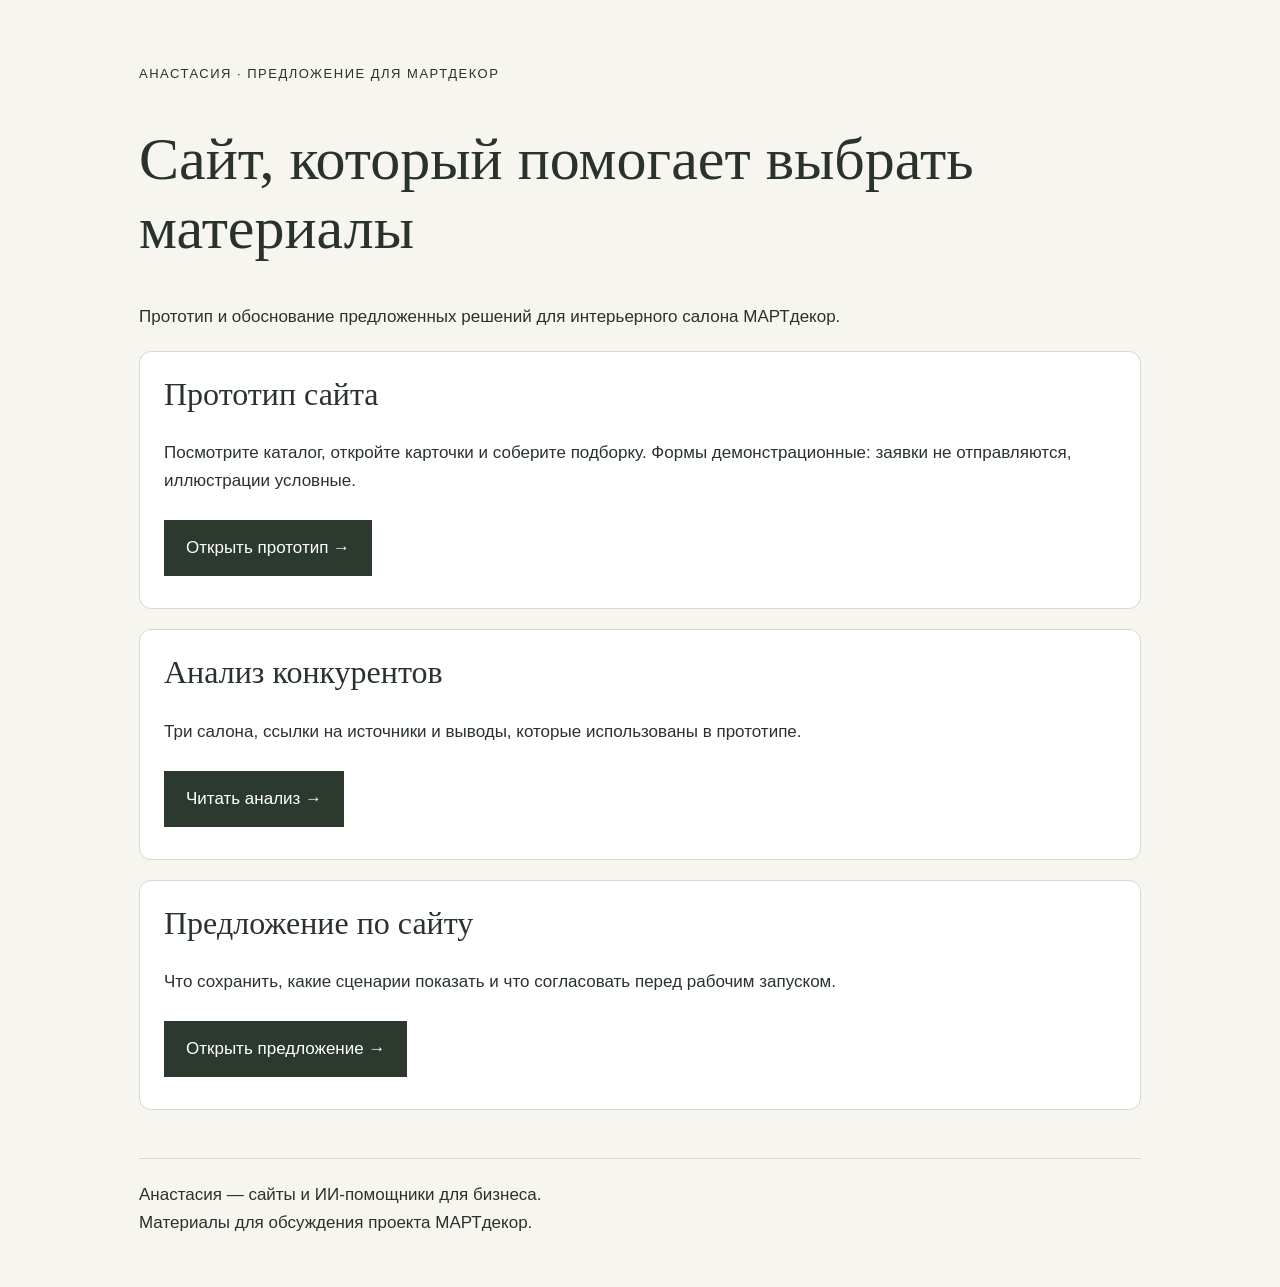
==== index.html @ 8960d3ae "Publish MARTdecor prototype and competitor analysis" ====
<!doctype html><html lang="ru"><head><meta charset="utf-8"><meta name="viewport" content="width=device-width,initial-scale=1"><meta name="robots" content="noindex,nofollow"><title>МАРТдекор — материалы для обсуждения</title><style>body{margin:0;background:#f7f5ef;color:#29332b;font:17px/1.65 Arial,sans-serif}main{max-width:1050px;margin:auto;padding:50px 24px}h1,h2{font-family:Georgia,serif;font-weight:400;line-height:1.15}h1{font-size:clamp(34px,6vw,60px)}h2{font-size:32px;margin-top:48px}a{color:#354b39;text-underline-offset:4px}nav{display:flex;gap:24px;flex-wrap:wrap}.muted{color:#62675e}.card{padding:24px;border:1px solid #d8d8cb;border-radius:12px;margin:20px 0;background:#fff}.tag{font-size:13px;letter-spacing:1.5px;text-transform:uppercase}.button{display:inline-block;background:#2c392f;color:#fff;padding:14px 22px;text-decoration:none;margin:8px 12px 8px 0}footer{border-top:1px solid #d8d8cb;margin-top:48px;padding-top:22px}li{margin:10px 0}*{box-sizing:border-box}</style></head><body><main><p class="tag">Анастасия · предложение для МАРТдекор</p><h1>Сайт, который помогает выбрать материалы</h1><p>Прототип и обоснование предложенных решений для интерьерного салона МАРТдекор.</p><section class="card"><h2 style="margin-top:0">Прототип сайта</h2><p>Посмотрите каталог, откройте карточки и соберите подборку. Формы демонстрационные: заявки не отправляются, иллюстрации условные.</p><a class="button" href="martdecor/">Открыть прототип →</a></section><section class="card"><h2 style="margin-top:0">Анализ конкурентов</h2><p>Три салона, ссылки на источники и выводы, которые использованы в прототипе.</p><a class="button" href="martdecor/analysis/">Читать анализ →</a></section><section class="card"><h2 style="margin-top:0">Предложение по сайту</h2><p>Что сохранить, какие сценарии показать и что согласовать перед рабочим запуском.</p><a class="button" href="martdecor/kp/">Открыть предложение →</a></section><footer>Анастасия — сайты и ИИ-помощники для бизнеса.<br>Материалы для обсуждения проекта МАРТдекор.</footer></main></body></html>
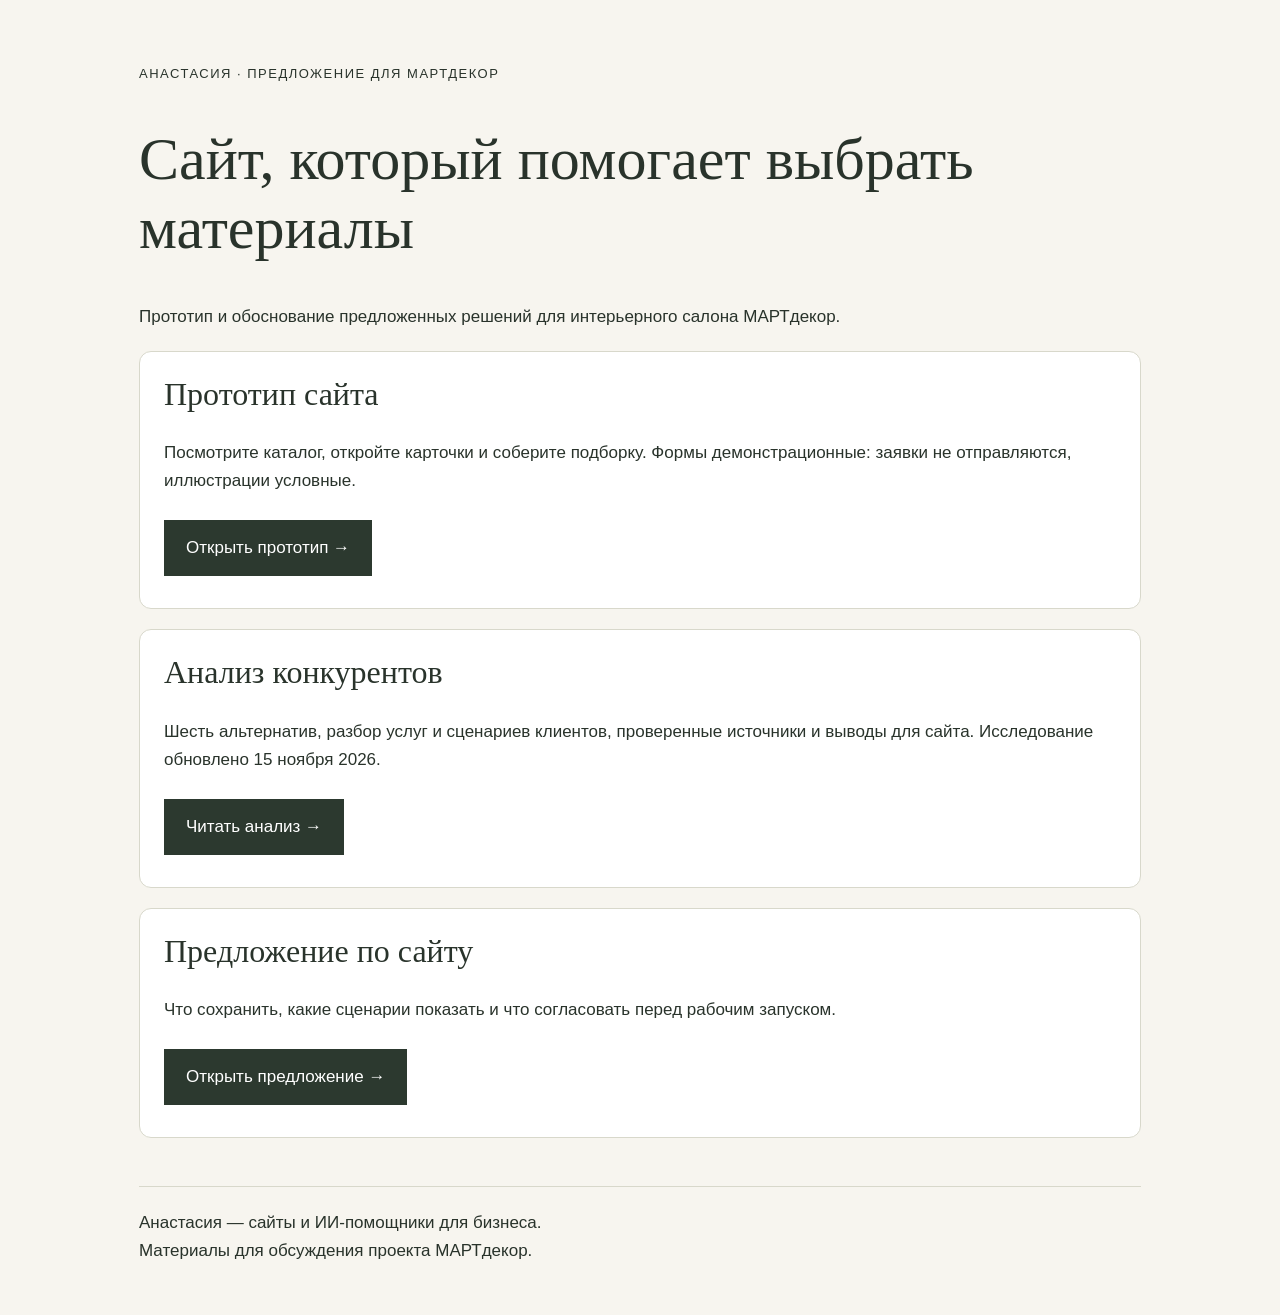
==== commit bc71a67e: "Expand MARTdecor research, proposal and prototype with verified services" ====
--- a/index.html
+++ b/index.html
@@ -1 +1 @@
-<!doctype html><html lang="ru"><head><meta charset="utf-8"><meta name="viewport" content="width=device-width,initial-scale=1"><meta name="robots" content="noindex,nofollow"><title>МАРТдекор — материалы для обсуждения</title><style>body{margin:0;background:#f7f5ef;color:#29332b;font:17px/1.65 Arial,sans-serif}main{max-width:1050px;margin:auto;padding:50px 24px}h1,h2{font-family:Georgia,serif;font-weight:400;line-height:1.15}h1{font-size:clamp(34px,6vw,60px)}h2{font-size:32px;margin-top:48px}a{color:#354b39;text-underline-offset:4px}nav{display:flex;gap:24px;flex-wrap:wrap}.muted{color:#62675e}.card{padding:24px;border:1px solid #d8d8cb;border-radius:12px;margin:20px 0;background:#fff}.tag{font-size:13px;letter-spacing:1.5px;text-transform:uppercase}.button{display:inline-block;background:#2c392f;color:#fff;padding:14px 22px;text-decoration:none;margin:8px 12px 8px 0}footer{border-top:1px solid #d8d8cb;margin-top:48px;padding-top:22px}li{margin:10px 0}*{box-sizing:border-box}</style></head><body><main><p class="tag">Анастасия · предложение для МАРТдекор</p><h1>Сайт, который помогает выбрать материалы</h1><p>Прототип и обоснование предложенных решений для интерьерного салона МАРТдекор.</p><section class="card"><h2 style="margin-top:0">Прототип сайта</h2><p>Посмотрите каталог, откройте карточки и соберите подборку. Формы демонстрационные: заявки не отправляются, иллюстрации условные.</p><a class="button" href="martdecor/">Открыть прототип →</a></section><section class="card"><h2 style="margin-top:0">Анализ конкурентов</h2><p>Три салона, ссылки на источники и выводы, которые использованы в прототипе.</p><a class="button" href="martdecor/analysis/">Читать анализ →</a></section><section class="card"><h2 style="margin-top:0">Предложение по сайту</h2><p>Что сохранить, какие сценарии показать и что согласовать перед рабочим запуском.</p><a class="button" href="martdecor/kp/">Открыть предложение →</a></section><footer>Анастасия — сайты и ИИ-помощники для бизнеса.<br>Материалы для обсуждения проекта МАРТдекор.</footer></main></body></html>+<!doctype html><html lang="ru"><head><meta charset="utf-8"><meta name="viewport" content="width=device-width,initial-scale=1"><meta name="robots" content="noindex,nofollow"><title>МАРТдекор — материалы для обсуждения</title><style>body{margin:0;background:#f7f5ef;color:#29332b;font:17px/1.65 Arial,sans-serif}main{max-width:1050px;margin:auto;padding:50px 24px}h1,h2{font-family:Georgia,serif;font-weight:400;line-height:1.15}h1{font-size:clamp(34px,6vw,60px)}h2{font-size:32px;margin-top:48px}a{color:#354b39;text-underline-offset:4px}nav{display:flex;gap:24px;flex-wrap:wrap}.muted{color:#62675e}.card{padding:24px;border:1px solid #d8d8cb;border-radius:12px;margin:20px 0;background:#fff}.tag{font-size:13px;letter-spacing:1.5px;text-transform:uppercase}.button{display:inline-block;background:#2c392f;color:#fff;padding:14px 22px;text-decoration:none;margin:8px 12px 8px 0}footer{border-top:1px solid #d8d8cb;margin-top:48px;padding-top:22px}li{margin:10px 0}*{box-sizing:border-box}</style></head><body><main><p class="tag">Анастасия · предложение для МАРТдекор</p><h1>Сайт, который помогает выбрать материалы</h1><p>Прототип и обоснование предложенных решений для интерьерного салона МАРТдекор.</p><section class="card"><h2 style="margin-top:0">Прототип сайта</h2><p>Посмотрите каталог, откройте карточки и соберите подборку. Формы демонстрационные: заявки не отправляются, иллюстрации условные.</p><a class="button" href="martdecor/">Открыть прототип →</a></section><section class="card"><h2 style="margin-top:0">Анализ конкурентов</h2><p>Шесть альтернатив, разбор услуг и сценариев клиентов, проверенные источники и выводы для сайта. Исследование обновлено 15 ноября 2026.</p><a class="button" href="martdecor/analysis/">Читать анализ →</a></section><section class="card"><h2 style="margin-top:0">Предложение по сайту</h2><p>Что сохранить, какие сценарии показать и что согласовать перед рабочим запуском.</p><a class="button" href="martdecor/kp/">Открыть предложение →</a></section><footer>Анастасия — сайты и ИИ-помощники для бизнеса.<br>Материалы для обсуждения проекта МАРТдекор.</footer></main></body></html>
